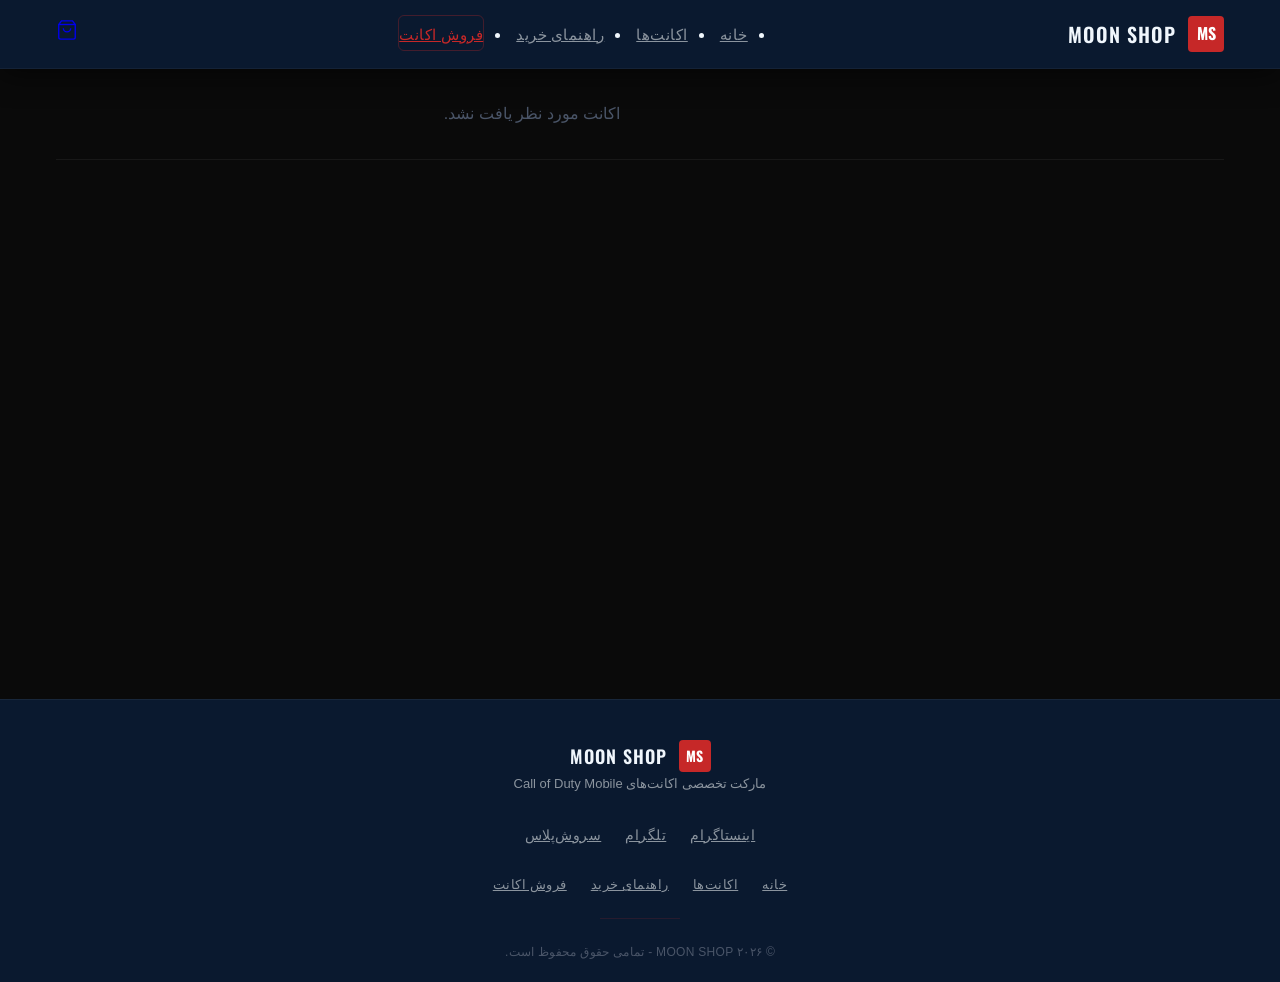
==== account-detail.html @ d30b53e5 "Add files via upload" ====
<!DOCTYPE html>
<html lang="fa" dir="rtl">
<head>
    <meta charset="UTF-8" />
    <meta name="viewport" content="width=device-width, initial-scale=1.0" />
    <title>جزئیات اکانت - MOON SHOP</title>
    <link rel="icon" href="assets/favicon.ico" type="image/x-icon" />
    <link rel="preload" href="assets/fonts/Vazirmatn-Variable.woff2" as="font" type="font/woff2" crossorigin />
    <link rel="stylesheet" href="css/main.css" />
    <link rel="stylesheet" href="css/account-detail.css" />
</head>
<body>

    <!-- HEADER -->
    <header class="site-header" role="banner">
        <div class="container header-inner">
            <div class="brand">
                <div class="monogram" aria-hidden="true">MS</div>
                <span class="brand-name">MOON SHOP</span>
            </div>
            <nav class="nav-desktop" aria-label="منوی اصلی">
                <ul class="nav-list">
                    <li><a href="index.html">خانه</a></li>
                    <li><a href="accounts.html">اکانت‌ها</a></li>
                    <li><a href="guide.html">راهنمای خرید</a></li>
                    <li><a href="sell.html" class="nav-cta">فروش اکانت</a></li>
                </ul>
            </nav>
            <button class="hamburger" id="hamburger" aria-label="باز کردن منو" aria-expanded="false">
                <span class="hamburger-line"></span>
                <span class="hamburger-line"></span>
                <span class="hamburger-line"></span>
            </button>
            <a href="cart.html" class="btn-cart-mobile" aria-label="سبد خرید">
                <svg width="22" height="22" viewBox="0 0 24 24" fill="none" stroke="currentColor" stroke-width="1.5"><path d="M6 2L3 6v14a2 2 0 002 2h14a2 2 0 002-2V6l-3-4z"/><path d="M3 6h18"/><path d="M16 10a4 4 0 01-8 0"/></svg>
                <span class="cart-badge" id="cartBadgeMobile" style="display:none;">0</span>
            </a>
        </div>
        <div class="mobile-drawer" id="mobileDrawer">
            <div class="drawer-inner">
                <button class="drawer-close" id="drawerClose">✕</button>
                <ul class="drawer-nav">
                    <li><a href="index.html">خانه</a></li>
                    <li><a href="accounts.html">اکانت‌ها</a></li>
                    <li><a href="guide.html">راهنمای خرید</a></li>
                    <li><a href="sell.html" class="drawer-cta">فروش اکانت</a></li>
                </ul>
            </div>
        </div>
        <div class="drawer-overlay" id="drawerOverlay"></div>
    </header>

    <!-- MAIN CONTENT -->
    <main class="account-detail-page">
        <div class="container">
            <div class="detail-layout">
                <!-- گالری تصاویر -->
                <div class="detail-gallery" id="detailGallery">
                    <!-- توسط JS پر می‌شود -->
                </div>

                <!-- اطلاعات اکانت -->
                <div class="detail-info" id="detailInfo">
                    <!-- توسط JS پر می‌شود -->
                </div>
            </div>

            <!-- بخش اقدامات -->
            <div class="detail-actions" id="detailActions">
                <!-- توسط JS پر می‌شود -->
            </div>
        </div>
    </main>

    <!-- FOOTER -->
    <footer class="site-footer" role="contentinfo">
        <div class="container footer-inner">
            <div class="footer-brand">
                <div class="brand"><div class="monogram" aria-hidden="true">MS</div><span class="brand-name">MOON SHOP</span></div>
                <p class="footer-tagline">مارکت تخصصی اکانت‌های Call of Duty Mobile</p>
            </div>
            <div class="footer-social">
                <a href="#">اینستاگرام</a>
                <a href="#">تلگرام</a>
                <a href="#">سروش‌پلاس</a>
            </div>
            <nav class="footer-nav">
                <a href="index.html">خانه</a>
                <a href="accounts.html">اکانت‌ها</a>
                <a href="guide.html">راهنمای خرید</a>
                <a href="sell.html">فروش اکانت</a>
            </nav>
            <div class="footer-divider" aria-hidden="true"></div>
            <p class="footer-copy">&copy; ۲۰۲۶ MOON SHOP - تمامی حقوق محفوظ است.</p>
        </div>
    </footer>

    <script src="js/main.js"></script>
    <script src="js/account-detail.js"></script>
</body>
</html>
---- css/main.css ----
/* ============================================================
   MOON SHOP — GAMING DARK THEME (آبی، مشکی، قرمز تیره، سفید)
   ============================================================ */
@import url('https://fonts.googleapis.com/css2?family=Oswald:wght@400;500;600;700&display=swap');

:root {
    /* رنگ‌های اصلی */
    --color-bg: #0a0a0a;              /* مشکی عمیق */
    --color-bg-secondary: #0d1117;    /* مشکی مایل به آبی */
    --color-bg-surface: #161b22;      /* سطح کارت‌ها */
    --color-text-primary: #f0f6fc;    /* سفید مایل به آبی */
    --color-text-secondary: #8b949e;  /* خاکستری-آبی */
    --color-text-muted: #4a5568;      /* خاکستری تیره */

    /* قرمز تیره (اصلی) */
    --color-red: #c62828;
    --color-red-hover: #b71c1c;
    --color-red-subtle: rgba(198, 40, 40, 0.12);

    /* آبی گیمینگ */
    --color-blue: #1a6bb0;
    --color-blue-hover: #155799;
    --color-blue-subtle: rgba(26, 107, 176, 0.12);

    /* سفید و مشکی برای تضاد */
    --color-white: #ffffff;
    --color-black: #0a0a0a;

    --color-border: rgba(255, 255, 255, 0.06);
    --color-header-bg: #0a192f;       /* آبی گیمینگ تیره */

    --font-family: 'Vazirmatn', sans-serif;
    --font-gang: 'Oswald', 'Vazirmatn', sans-serif;
    --container-max: 1200px;
    --container-padding: 16px;
    --transition-fast: 0.2s ease;
    --transition-med: 0.3s ease;
    --transition-slow: 0.5s ease;
}

* { margin:0; padding:0; box-sizing:border-box; }
html { scroll-behavior:smooth; }
body {
    font-family: var(--font-family);
    background: var(--color-bg);
    color: var(--color-text-primary);
    line-height:1.6;
    overflow-x:hidden;
    background-image: radial-gradient(circle at 20% 30%, rgba(26, 107, 176, 0.03) 0%, transparent 60%),
                      radial-gradient(circle at 80% 70%, rgba(198, 40, 40, 0.03) 0%, transparent 60%);
    background-attachment:fixed;
}
.container { max-width:var(--container-max); margin:0 auto; padding:0 var(--container-padding); }
.sr-only { position:absolute; width:1px; height:1px; padding:0; margin:-1px; overflow:hidden; clip:rect(0,0,0,0); border:0; }

@font-face {
    font-family:'Vazirmatn';
    src:url('../assets/fonts/Vazirmatn-Variable.woff2') format('woff2');
    font-display:swap;
}
h1,h2,h3,.brand-name,.hero-slogan,.intro-tagline,.gang-text {
    font-family:var(--font-gang);
    letter-spacing:1px;
}

/* ===== دکمه‌ها (ترکیبی) ===== */
.btn {
    display:inline-block;
    padding:12px 24px;
    font-family:var(--font-family);
    font-size:14px;
    font-weight:600;
    border-radius:6px;
    cursor:pointer;
    transition:all var(--transition-fast);
    text-align:center;
    border:2px solid transparent;
}
.btn-primary {
    background:var(--color-red);
    color:#fff;
    border-color:var(--color-red);
}
.btn-primary:hover {
    background:var(--color-red-hover);
    border-color:var(--color-red-hover);
    transform:translateY(-2px);
    box-shadow:0 4px 20px rgba(198, 40, 40, 0.3);
}
.btn-secondary {
    background:var(--color-blue);
    color:#fff;
    border-color:var(--color-blue);
}
.btn-secondary:hover {
    background:var(--color-blue-hover);
    border-color:var(--color-blue-hover);
    transform:translateY(-2px);
    box-shadow:0 4px 20px rgba(26, 107, 176, 0.3);
}
.btn-outline {
    background:transparent;
    color:var(--color-text-primary);
    border:2px solid var(--color-border);
}
.btn-outline:hover {
    border-color:var(--color-red);
    color:var(--color-red);
    background:var(--color-red-subtle);
}
.btn-dark {
    background:var(--color-black);
    color:var(--color-text-primary);
    border:2px solid var(--color-border);
}
.btn-dark:hover {
    border-color:var(--color-white);
    background:rgba(255,255,255,0.03);
}
.nav-cta {
    background:transparent;
    color:var(--color-red) !important;
    border:1px solid rgba(198, 40, 40, 0.3);
    padding:8px 20px;
    border-radius:6px;
    font-weight:500 !important;
}
.nav-cta:hover {
    background:rgba(198, 40, 40, 0.08);
    border-color:var(--color-red);
}

/* ===== ENTRY HERO ===== */
.entry-hero {
    position:fixed; inset:0; z-index:1000;
    display:flex; flex-direction:column; align-items:center; justify-content:center;
    background:var(--color-bg); padding:24px;
    transition:opacity var(--transition-slow), transform var(--transition-slow);
}
.entry-hero.fade-out { opacity:0; transform:scale(1.025); pointer-events:none; }
.hero-logo-wrapper { margin-bottom:20px; }
.hero-logo {
    width:300px; height:300px;
    border-radius:50%;
    object-fit:cover;
    object-position: right 50px center; /* ★ ۵۰ پیکسل به راست */
    border:3px solid rgba(198, 40, 40, 0.4);
    box-shadow:0 0 60px rgba(198, 40, 40, 0.15), inset 0 0 40px rgba(0,0,0,0.5);
    background:#000; padding:6px;
}
.hero-slogan { font-size:24px; font-weight:600; letter-spacing:2px; color:var(--color-text-primary); font-family:var(--font-gang); }
.hero-slogan .highlight { color:var(--color-red); }
.hero-sub-slogan { font-size:16px; color:var(--color-text-secondary); margin-bottom:22px; }
.hero-actions { display:flex; justify-content:center; }
.entry-hero .btn-primary { min-width:210px; height:52px; font-family:var(--font-gang); font-size:16px; background:var(--color-red); border-color:var(--color-red); }
.entry-hero .btn-primary:hover { background:var(--color-red-hover); border-color:var(--color-red-hover); }

/* ===== HEADER ===== */
.site-header {
    position:sticky; top:0; z-index:100; padding:16px 0;
    background:var(--color-header-bg);
    backdrop-filter:blur(12px);
    -webkit-backdrop-filter:blur(12px);
    border-bottom:1px solid rgba(255,255,255,0.04);
    box-shadow:0 4px 30px rgba(0,0,0,0.6);
}
.header-inner { display:flex; align-items:center; justify-content:space-between; gap:32px; flex-wrap:wrap; }
.brand { display:flex; align-items:center; gap:12px; }
.monogram {
    width:36px; height:36px;
    background:var(--color-red); color:#fff;
    font-weight:800; font-size:16px;
    border-radius:4px; display:flex; align-items:center; justify-content:center;
    font-family:var(--font-gang);
}
.brand-name { font-size:20px; font-weight:600; color:var(--color-text-primary); font-family:var(--font-gang); letter-spacing:1px; }
.nav-desktop { display:none; }
.nav-list { display:flex; align-items:center; gap:32px; }
.nav-list a {
    position:relative; padding:6px 0;
    font-size:15px; font-weight:400; color:var(--color-text-secondary);
    font-family:var(--font-gang); letter-spacing:0.5px;
    transition:color var(--transition-med);
}
.nav-list a:hover { color:var(--color-text-primary); }
.nav-list a.active { color:var(--color-text-primary); font-weight:500; }
.nav-list a.active::after {
    content:''; position:absolute; bottom:-3px; left:15%; right:15%;
    height:2px; background:var(--color-red); border-radius:10px; opacity:0.6;
}
.hamburger { display:flex; flex-direction:column; gap:5px; width:30px; height:30px; padding:4px; justify-content:center; align-items:center; background:transparent; border:none; cursor:pointer; }
.hamburger-line { display:block; width:23px; height:1.5px; background:var(--color-text-primary); border-radius:10px; transition:all var(--transition-med); }
.hamburger[aria-expanded="true"] .hamburger-line:nth-child(1) { transform:rotate(45deg) translate(4px,4px); }
.hamburger[aria-expanded="true"] .hamburger-line:nth-child(2) { opacity:0; }
.hamburger[aria-expanded="true"] .hamburger-line:nth-child(3) { transform:rotate(-45deg) translate(4px,-4px); }

.mobile-drawer {
    position:fixed; top:0; right:-320px; width:300px; max-width:80vw; height:100vh;
    background:var(--color-header-bg); border-left:1px solid var(--color-border);
    padding:24px 20px; transition:right var(--transition-med);
    z-index:200; overflow-y:auto;
}
.mobile-drawer.open { right:0; }
.drawer-inner { display:flex; flex-direction:column; gap:24px; height:100%; }
.drawer-close { background:none; border:none; color:var(--color-text-primary); font-size:24px; cursor:pointer; align-self:flex-end; padding:4px 8px; }
.drawer-nav { display:flex; flex-direction:column; gap:16px; }
.drawer-nav a {
    font-size:17px; font-weight:400; color:var(--color-text-secondary);
    padding:16px 4px; border-bottom:1px solid rgba(255,255,255,0.03);
    font-family:var(--font-gang); letter-spacing:0.5px;
    transition:all var(--transition-fast);
}
.drawer-nav a:hover { color:var(--color-text-primary); padding-right:6px; }
.drawer-overlay {
    position:fixed; inset:0;
    background:rgba(0,0,0,0.72); backdrop-filter:blur(2px);
    z-index:150; opacity:0; visibility:hidden;
    transition:all var(--transition-med);
}
.drawer-overlay.visible { opacity:1; visibility:visible; }

@media (min-width:1024px) {
    .nav-desktop { display:flex; }
    .hamburger { display:none; }
    .mobile-drawer, .drawer-overlay { display:none !important; }
}

/* ===== HOME BANNER ===== */
.home-banner {
    position:relative; width:100%; padding-bottom:42%; height:0; overflow:hidden; background:var(--color-bg); margin-top:10px;
}
.home-banner-image { position:absolute; inset:0; z-index:0; overflow:hidden; }
.home-banner-image img { width:100%; height:100%; object-fit:cover; object-position:right 50px center; display:block; }
.home-banner-overlay { position:absolute; inset:0; z-index:1; background:linear-gradient(to bottom, rgba(0,0,0,0.1) 0%, rgba(0,0,0,0.7) 100%); }
.home-banner-content { display:none; }

/* ===== INTRO SHORT ===== */
.intro-short { padding:40px 0 24px; background:var(--color-bg); }
.intro-short-content { text-align:center; max-width:720px; margin:0 auto; }
.intro-short-content h2 { font-size:34px; font-weight:600; color:var(--color-text-primary); font-family:var(--font-gang); letter-spacing:1px; }
.intro-tagline { font-size:16px; color:var(--color-text-secondary); letter-spacing:2px; margin-bottom:8px; font-family:var(--font-gang); }
.intro-short-content p:last-of-type { font-size:16px; color:var(--color-text-secondary); max-width:500px; margin:0 auto; }

/* ===== CATEGORIES ===== */
.categories { padding:8px 0 14px; background:var(--color-bg); }
.category-tabs { display:flex; gap:6px; overflow-x:auto; padding:4px 0 8px; scrollbar-width:thin; }
.category-tab {
    flex:0 0 auto; padding:8px 18px; font-size:14px; font-weight:500;
    color:var(--color-text-secondary); background:transparent; border:1px solid transparent;
    border-radius:20px; cursor:pointer; transition:all var(--transition-fast);
    white-space:nowrap; font-family:var(--font-gang); letter-spacing:0.5px;
}
.category-tab:hover { color:var(--color-text-primary); background:var(--color-red-subtle); }
.category-tab.active { color:var(--color-text-primary); background:var(--color-red-subtle); border-color:rgba(198,40,40,0.2); }

/* ===== ACCOUNTS ===== */
.accounts { padding:8px 0 48px; background:var(--color-bg); }
.section-header { display:flex; align-items:center; justify-content:space-between; gap:16px; margin-bottom:24px; flex-wrap:wrap; }
.section-header h2 { font-size:22px; font-weight:700; color:var(--color-text-primary); margin:0; }
.section-header .accounts-count { font-size:14px; color:var(--color-text-muted); }
.section-header .accounts-count .count-number { color:var(--color-red); font-weight:500; }
.section-divider { width:100%; height:1px; background:linear-gradient(90deg, transparent 10%, var(--color-border) 40%, var(--color-border) 60%, transparent 90%); margin-top:-8px; margin-bottom:20px; opacity:0.5; }

.accounts-grid { display:grid; grid-template-columns:1fr; gap:24px; margin-bottom:32px; }
@media (min-width:640px) { .accounts-grid { grid-template-columns:repeat(2,1fr); } }
@media (min-width:1024px) { .accounts-grid { grid-template-columns:repeat(3,1fr); } }

.account-card {
    background:var(--color-bg-secondary); border:1px solid var(--color-border); border-radius:14px;
    overflow:hidden; transition:transform var(--transition-fast), box-shadow var(--transition-fast);
    display:flex; flex-direction:column; cursor:pointer;
}
.account-card:hover { transform:translateY(-6px); border-color:rgba(198,40,40,0.25); box-shadow:0 16px 48px rgba(0,0,0,0.6); }
.account-card-image { position:relative; height:180px; background:var(--color-bg-surface); overflow:hidden; }
.account-card-image img { width:100%; height:100%; object-fit:cover; transition:transform 0.5s ease; }
.account-card:hover .account-card-image img { transform:scale(1.03); }
.account-card-body { padding:16px 18px 18px; display:flex; flex-direction:column; gap:4px; flex:1; }
.account-card-id { font-size:12px; color:var(--color-text-muted); letter-spacing:0.5px; }
.account-card-title { font-size:16px; font-weight:600; color:var(--color-text-primary); margin-bottom:2px; }
.account-card-description { font-size:13px; color:var(--color-text-secondary); }
.account-card-price { font-size:18px; font-weight:700; color:var(--color-red); margin:4px 0 8px; }
.account-card .btn { width:100%; text-align:center; padding:10px; font-size:13px; margin-top:auto; border-radius:8px; }
.accounts-more { text-align:center; }

/* ===== INTRO FULL ===== */
.intro { padding:48px 0; background:var(--color-bg-secondary); border-top:1px solid var(--color-border); border-bottom:1px solid var(--color-border); }
.intro-content h2 { font-size:28px; font-weight:600; text-align:center; color:var(--color-text-primary); font-family:var(--font-gang); letter-spacing:1px; margin-bottom:16px; }
.intro-content p { color:var(--color-text-secondary); margin-bottom:16px; text-align:justify; max-width:800px; margin-left:auto; margin-right:auto; }
.intro-features { display:grid; grid-template-columns:1fr; gap:24px; margin:32px 0; }
@media (min-width:640px) { .intro-features { grid-template-columns:1fr 1fr; } }
.intro-feature { display:flex; gap:16px; background:var(--color-bg); padding:16px 20px; border-radius:8px; border:1px solid var(--color-border); }
.intro-icon { font-size:22px; flex-shrink:0; color:var(--color-red); opacity:0.7; }
.intro-feature h3 { font-size:16px; font-weight:600; color:var(--color-text-primary); font-family:var(--font-gang); letter-spacing:0.5px; margin-bottom:4px; }
.intro-feature p { font-size:14px; color:var(--color-text-secondary); margin:0; text-align:justify; }
.intro-notice { background:var(--color-red-subtle); border-right:3px solid var(--color-red); padding:16px 20px; border-radius:4px; margin:24px 0; }
.intro-notice p { font-size:14px; color:var(--color-text-secondary); margin:0; }
.intro-closing { font-weight:700; color:var(--color-text-primary); text-align:center; font-size:18px; margin-top:16px; font-family:var(--font-gang); letter-spacing:1px; }

/* ===== TRUST MODERN ===== */
.trust-modern { padding:48px 0; background:var(--color-bg-secondary); border-top:1px solid var(--color-border); border-bottom:1px solid var(--color-border); }
.trust-steps-modern { display:grid; grid-template-columns:1fr 1fr; gap:32px 24px; max-width:900px; margin:0 auto; }
@media (min-width:640px) { .trust-steps-modern { grid-template-columns:repeat(4,1fr); } }
.trust-step-modern { text-align:center; padding:16px 8px; background:var(--color-bg-surface); border-radius:8px; border:1px solid var(--color-border); transition:border-color var(--transition-fast); }
.trust-step-modern:hover { border-color:var(--color-red); }
.step-number-modern { display:inline-block; width:40px; height:40px; line-height:40px; border-radius:50%; background:var(--color-bg); color:var(--color-text-primary); font-weight:700; font-size:16px; margin-bottom:10px; font-family:var(--font-gang); border:1px solid var(--color-border); }
.trust-step-modern h3 { font-size:16px; font-weight:600; margin-bottom:6px; color:var(--color-text-primary); font-family:var(--font-gang); }
.trust-step-modern p { font-size:13px; color:var(--color-text-secondary); }

/* ===== SUPPORT ===== */
.support-section { padding:48px 0 32px; background:var(--color-bg-secondary); border-top:1px solid var(--color-border); }
.support-content { text-align:center; max-width:700px; margin:0 auto; }
.support-content h2 { font-size:28px; font-weight:600; color:var(--color-text-primary); margin-bottom:24px; font-family:var(--font-gang); letter-spacing:2px; }
.support-info { background:var(--color-bg-surface); border:1px solid var(--color-border); border-radius:12px; padding:28px 24px; }
.support-item { display:flex; align-items:center; justify-content:center; gap:12px; flex-wrap:wrap; margin-bottom:12px; }
.support-label { font-size:15px; color:var(--color-text-secondary); font-weight:500; }
.support-value { font-size:18px; font-weight:600; color:var(--color-red); font-family:monospace; letter-spacing:0.5px; background:rgba(198,40,40,0.08); padding:4px 16px; border-radius:6px; border:1px solid rgba(198,40,40,0.15); }
.btn-copy-support { background:transparent; border:1px solid var(--color-border); border-radius:6px; padding:6px 14px; font-size:13px; color:var(--color-text-secondary); cursor:pointer; transition:all var(--transition-fast); }
.btn-copy-support:hover { background:rgba(255,255,255,0.03); border-color:var(--color-red); color:var(--color-red); }
.support-text { font-size:14px; color:var(--color-text-secondary); line-height:1.7; margin:8px 0 0; max-width:500px; margin-left:auto; margin-right:auto; }

/* ===== FOOTER ===== */
.site-footer { padding:40px 0 20px; background:var(--color-header-bg); border-top:1px solid var(--color-border); }
.footer-inner { display:flex; flex-direction:column; align-items:center; gap:20px; text-align:center; }
.footer-brand .brand { justify-content:center; }
.footer-brand .monogram { width:32px; height:32px; background:var(--color-red); color:#fff; font-weight:800; font-size:14px; border-radius:4px; display:flex; align-items:center; justify-content:center; }
.footer-brand .brand-name { font-size:18px; font-weight:600; color:var(--color-text-primary); font-family:var(--font-gang); letter-spacing:1px; }
.footer-tagline { font-size:13px; color:var(--color-text-secondary); margin-top:2px; }
.footer-social { display:flex; gap:24px; margin:8px 0; }
.footer-social a { font-size:14px; color:var(--color-text-secondary); transition:color var(--transition-fast); font-family:var(--font-gang); letter-spacing:0.5px; }
.footer-social a:hover { color:var(--color-text-primary); }
.footer-nav { display:flex; flex-wrap:wrap; gap:14px 24px; justify-content:center; }
.footer-nav a { font-size:13px; color:var(--color-text-secondary); transition:color var(--transition-fast); font-family:var(--font-gang); letter-spacing:0.5px; }
.footer-nav a:hover { color:var(--color-text-primary); }
.footer-divider { width:80px; height:1px; background:var(--color-red); opacity:0.15; margin:4px 0; }
.footer-copy { font-size:12px; color:var(--color-text-muted); letter-spacing:0.3px; }

/* ===== MODAL & LIGHTBOX ===== */
.modal-overlay {
    position:fixed; inset:0; z-index:1000;
    background:rgba(0,0,0,0.85); backdrop-filter:blur(10px);
    display:flex; align-items:center; justify-content:center;
    opacity:0; visibility:hidden;
    transition:opacity 0.35s ease, visibility 0.35s ease;
    padding:20px;
}
.modal-overlay.active { opacity:1; visibility:visible; }
.modal-container {
    position:relative; background:var(--color-bg-secondary); border:1px solid rgba(198,40,40,0.15); border-radius:16px;
    max-width:720px; width:100%; max-height:90vh; overflow-y:auto;
    padding:32px 28px 28px; box-shadow:0 30px 80px rgba(0,0,0,0.7);
    transform:scale(0.95) translateY(20px); transition:transform 0.35s ease, opacity 0.35s ease;
    opacity:0;
}
.modal-overlay.active .modal-container { transform:scale(1) translateY(0); opacity:1; }
.modal-close {
    position:absolute; top:12px; left:16px;
    background:none; border:none; color:var(--color-text-secondary); font-size:28px;
    cursor:pointer; padding:8px 12px; min-width:44px; min-height:44px; border-radius:6px;
    transition:all var(--transition-fast); z-index:10;
}
.modal-close:hover { color:var(--color-text-primary); background:rgba(255,255,255,0.04); }
.modal-gallery.single-image { display:block; max-width:80%; margin:0 auto 24px; }
.modal-gallery.single-image .gallery-item { border-radius:12px; overflow:hidden; border:1px solid var(--color-border); }
.modal-gallery.single-image .gallery-item img { width:100%; height:auto; aspect-ratio:1/1; object-fit:cover; display:block; }
.modal-account-title { font-size:22px; font-weight:600; color:var(--color-text-primary); text-align:center; margin-bottom:20px; font-family:var(--font-gang); }
.modal-details { display:flex; flex-direction:column; gap:14px; padding-top:16px; border-top:1px solid var(--color-border); }
.modal-detail-item { display:flex; justify-content:space-between; align-items:center; font-size:15px; }
.modal-detail-label { color:var(--color-text-muted); font-weight:400; }
.modal-detail-value { color:var(--color-text-primary); font-weight:500; }
.modal-detail-value.price { color:var(--color-red); font-weight:600; font-size:17px; }
.modal-actions { display:flex; gap:12px; margin-top:20px; padding-top:16px; border-top:1px solid var(--color-border); }
.modal-actions .btn { flex:1; min-width:140px; padding:12px 20px; font-size:14px; text-align:center; border-radius:8px; }
.modal-actions .btn-primary { background:var(--color-red); color:#fff; border:none; }
.modal-actions .btn-primary:hover { background:var(--color-red-hover); transform:translateY(-2px); box-shadow:0 4px 20px rgba(198,40,40,0.25); }
.modal-actions .btn-secondary { background:var(--color-blue); color:#fff; border:none; }
.modal-actions .btn-secondary:hover { background:var(--color-blue-hover); transform:translateY(-2px); box-shadow:0 4px 20px rgba(26,107,176,0.25); }

.lightbox-overlay {
    position:fixed; inset:0; z-index:1100;
    background:rgba(0,0,0,0.94); backdrop-filter:blur(14px);
    display:flex; align-items:center; justify-content:center;
    opacity:0; visibility:hidden; transition:opacity 0.3s ease, visibility 0.3s ease;
    padding:30px;
}
.lightbox-overlay.active { opacity:1; visibility:visible; }
.lightbox-close {
    position:absolute; top:20px; left:30px;
    background:none; border:none; color:var(--color-text-secondary); font-size:36px;
    cursor:pointer; padding:8px 16px; min-width:44px; min-height:44px; border-radius:6px;
    transition:all var(--transition-fast); z-index:10;
}
.lightbox-close:hover { color:var(--color-text-primary); background:rgba(255,255,255,0.04); }
.lightbox-image { max-width:100%; max-height:85vh; border-radius:8px; box-shadow:0 20px 60px rgba(0,0,0,0.7); transform:scale(0.9); transition:transform 0.3s ease; }
.lightbox-overlay.active .lightbox-image { transform:scale(1); }

/* ===== RESPONSIVE ===== */
@media (max-width:640px) {
    .hero-logo { width:200px; height:200px; }
    .hero-slogan { font-size:18px; }
    .intro-short { padding:24px 0 16px; }
    .intro-short-content h2 { font-size:24px; }
    .trust-steps-modern { grid-template-columns:1fr 1fr; gap:16px; }
    .support-item { flex-direction:column; gap:8px; }
    .modal-container { padding:24px 16px; }
    .modal-actions { flex-direction:column; }
    .modal-actions .btn { min-width:auto; }
}
---- css/account-detail.css ----
/* ============================================================
   ACCOUNT DETAIL PAGE
   ============================================================ */
.account-detail-page {
    padding: 32px 0 48px;
    background: var(--color-bg);
    min-height: 70vh;
}

.detail-layout {
    display: grid;
    grid-template-columns: 1fr;
    gap: 32px;
}

@media (min-width: 768px) {
    .detail-layout {
        grid-template-columns: 1fr 1fr;
        gap: 40px;
    }
}

.detail-gallery {
    display: grid;
    grid-template-columns: 1fr 1fr;
    gap: 8px;
}

.detail-gallery .gallery-main {
    grid-column: 1 / -1;
    border-radius: 12px;
    overflow: hidden;
    background: var(--color-bg-surface);
    border: 1px solid var(--color-border);
}

.detail-gallery .gallery-main img {
    width: 100%;
    height: auto;
    aspect-ratio: 1 / 1;
    object-fit: cover;
    display: block;
}

.detail-gallery .gallery-thumb {
    border-radius: 8px;
    overflow: hidden;
    background: var(--color-bg-surface);
    border: 1px solid var(--color-border);
    cursor: pointer;
    transition: border-color var(--transition-fast);
}

.detail-gallery .gallery-thumb:hover {
    border-color: var(--color-accent);
}

.detail-gallery .gallery-thumb img {
    width: 100%;
    height: auto;
    aspect-ratio: 1 / 1;
    object-fit: cover;
    display: block;
}

.detail-info {
    display: flex;
    flex-direction: column;
    gap: 6px;
}

.detail-info .account-id {
    font-size: 13px;
    color: var(--color-text-muted);
    letter-spacing: 0.8px;
}

.detail-info .account-title {
    font-size: 26px;
    font-weight: 700;
    color: var(--color-text-primary);
    margin-bottom: 4px;
}

.detail-info .account-status {
    display: inline-block;
    font-size: 12px;
    font-weight: 500;
    padding: 3px 14px;
    border-radius: 20px;
    background: var(--color-status-available);
    color: #FFFFFF;
    width: fit-content;
    margin-bottom: 12px;
}

.detail-info .account-status.sold {
    background: var(--color-status-sold);
}

.detail-info .stats-grid {
    display: grid;
    grid-template-columns: repeat(auto-fit, minmax(100px, 1fr));
    gap: 12px 20px;
    padding-top: 16px;
    border-top: 1px solid var(--color-border);
    margin: 6px 0 12px;
}

.detail-info .stats-grid .stat-item {
    display: flex;
    flex-direction: column;
    gap: 2px;
}

.detail-info .stats-grid .stat-label {
    font-size: 10px;
    font-weight: 500;
    color: var(--color-text-muted);
    text-transform: uppercase;
    letter-spacing: 0.6px;
}

.detail-info .stats-grid .stat-value {
    font-size: 20px;
    font-weight: 600;
    color: var(--color-text-primary);
    line-height: 1.2;
}

.detail-info .stats-grid .stat-value.text {
    font-size: 14px;
    font-weight: 400;
    color: var(--color-text-secondary);
}

.detail-info .stats-grid .stat-value.cp-negative {
    color: var(--color-accent);
}

.detail-info .account-features {
    display: flex;
    flex-wrap: wrap;
    gap: 8px 16px;
    padding-top: 14px;
    border-top: 1px solid var(--color-border);
}

.detail-info .account-features .feature-item {
    font-size: 14px;
    font-weight: 400;
    color: var(--color-text-secondary);
    letter-spacing: 0.2px;
}

.detail-info .account-features .feature-item:first-child {
    color: var(--color-text-primary);
    font-weight: 500;
}

.detail-info .account-price {
    font-size: 28px;
    font-weight: 700;
    color: var(--color-accent);
    margin: 8px 0 4px;
}

.detail-actions {
    display: flex;
    flex-wrap: wrap;
    gap: 16px;
    margin-top: 32px;
    padding-top: 24px;
    border-top: 1px solid var(--color-border);
}

.detail-actions .btn {
    flex: 1;
    min-width: 180px;
    padding: 14px 32px;
    font-size: 16px;
}

.detail-actions .btn-primary {
    background: var(--color-accent);
    color: #FFFFFF;
}

.detail-actions .btn-primary:hover {
    background: var(--color-accent-hover);
    transform: translateY(-2px);
    box-shadow: 0 4px 20px rgba(139, 92, 246, 0.3);
}

.detail-actions .btn-outline {
    border-color: var(--color-border);
    color: var(--color-text-primary);
}

.detail-actions .btn-outline:hover {
    border-color: var(--color-accent);
    color: var(--color-accent);
}

.detail-actions .btn-success {
    background: #2D8F5A;
    color: #FFFFFF;
}

.detail-actions .btn-success:hover {
    background: #3AA76D;
    transform: translateY(-2px);
}

.detail-actions .btn-success.in-cart {
    background: var(--color-bg-surface);
    color: var(--color-text-secondary);
    border: 1px solid var(--color-border);
    cursor: default;
}

.detail-actions .btn-success.in-cart:hover {
    transform: none;
    box-shadow: none;
}

@media (max-width: 640px) {
    .account-detail-page { padding: 16px 0 32px; }
    .detail-info .account-title { font-size: 22px; }
    .detail-info .account-price { font-size: 24px; }
    .detail-actions .btn { min-width: 140px; padding: 12px 20px; font-size: 14px; }
    .detail-gallery { gap: 6px; }
}
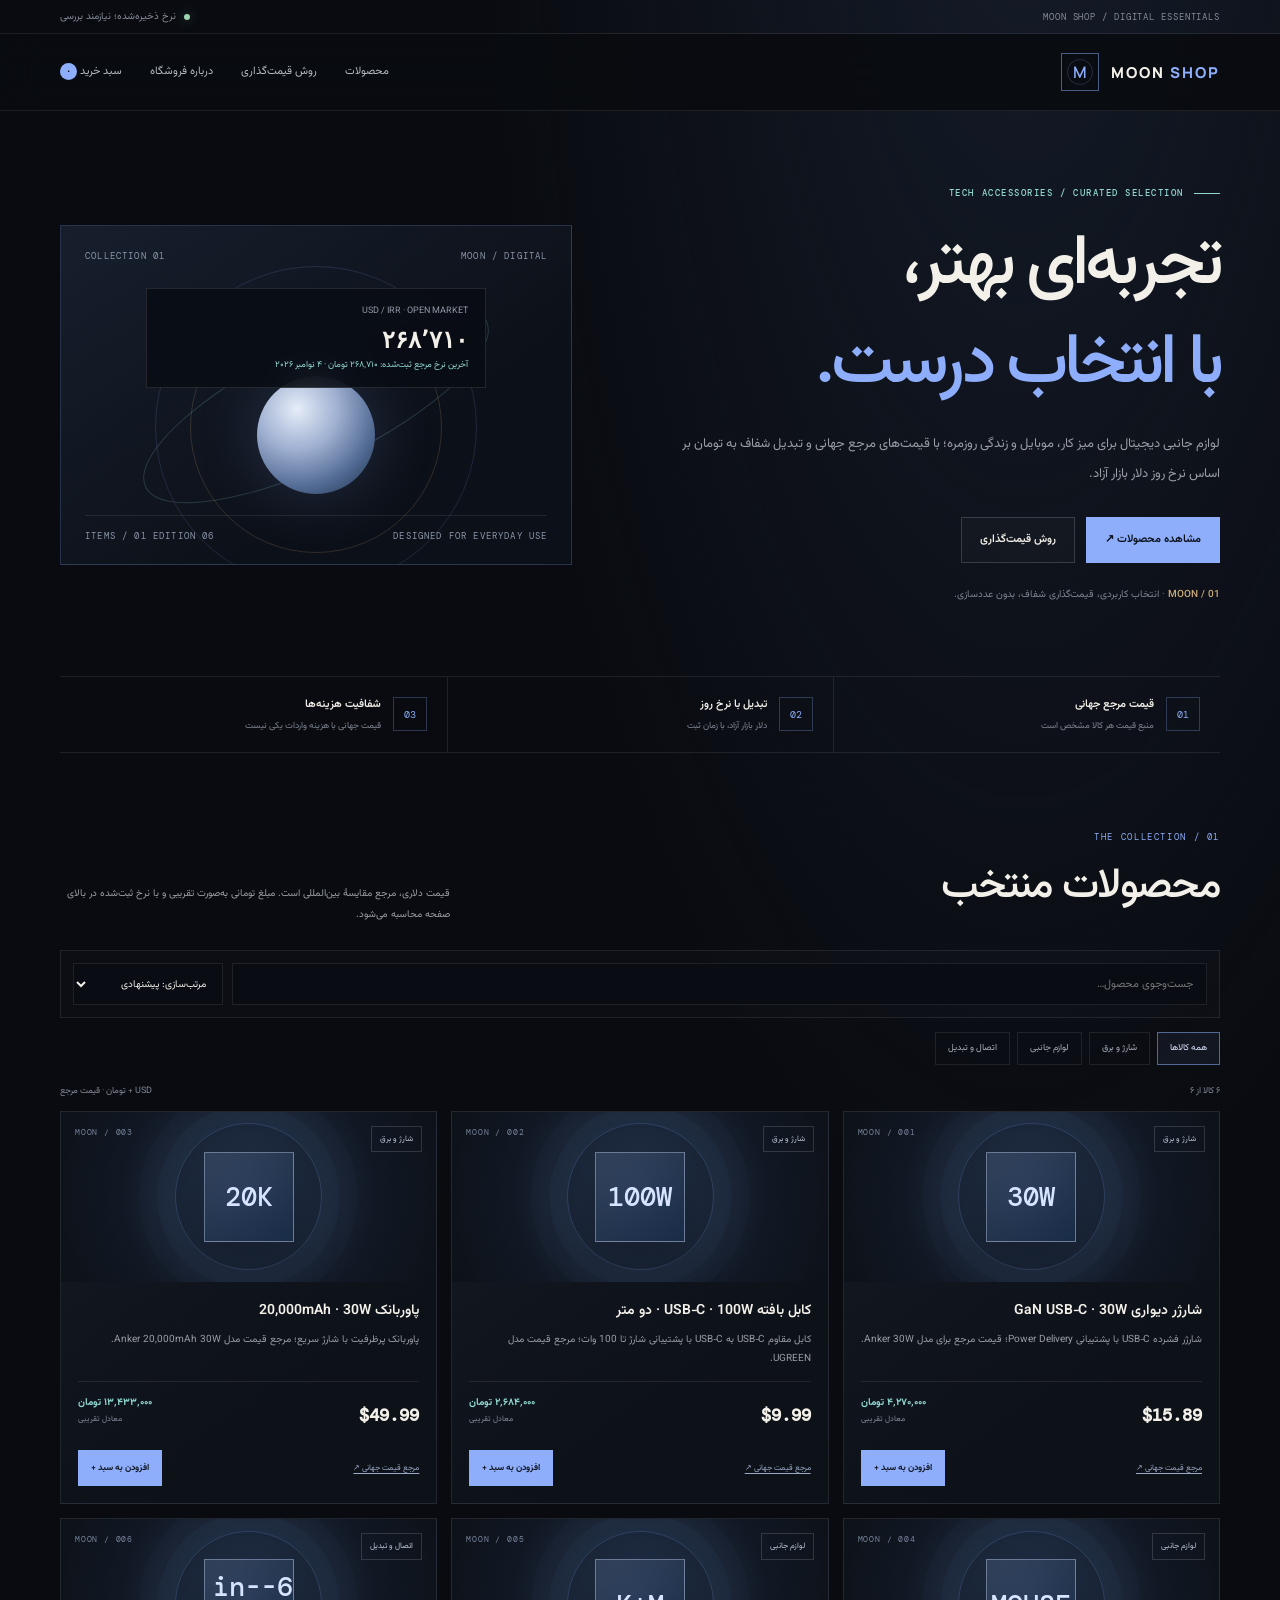
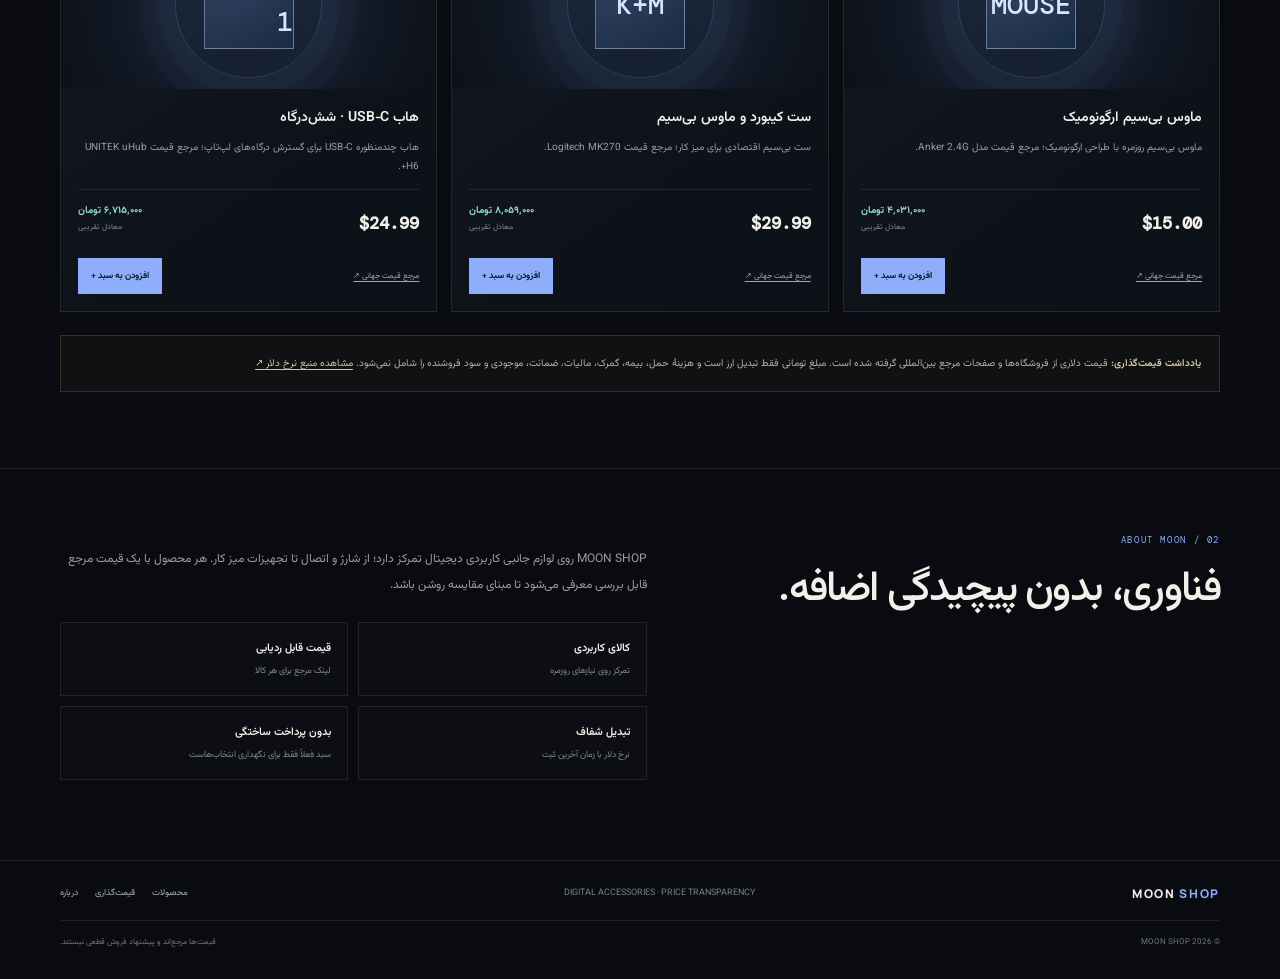
==== commit a346d501: "Redirect legacy marketplace page to digital store" ====
--- a/account-detail.html
+++ b/account-detail.html
@@ -1,101 +1 @@
-<!DOCTYPE html>
-<html lang="fa" dir="rtl">
-<head>
-    <meta charset="UTF-8" />
-    <meta name="viewport" content="width=device-width, initial-scale=1.0" />
-    <title>جزئیات اکانت - MOON SHOP</title>
-    <link rel="icon" href="assets/favicon.ico" type="image/x-icon" />
-    <link rel="preload" href="assets/fonts/Vazirmatn-Variable.woff2" as="font" type="font/woff2" crossorigin />
-    <link rel="stylesheet" href="css/main.css" />
-    <link rel="stylesheet" href="css/account-detail.css" />
-</head>
-<body>
-
-    <!-- HEADER -->
-    <header class="site-header" role="banner">
-        <div class="container header-inner">
-            <div class="brand">
-                <div class="monogram" aria-hidden="true">MS</div>
-                <span class="brand-name">MOON SHOP</span>
-            </div>
-            <nav class="nav-desktop" aria-label="منوی اصلی">
-                <ul class="nav-list">
-                    <li><a href="index.html">خانه</a></li>
-                    <li><a href="accounts.html">اکانت‌ها</a></li>
-                    <li><a href="guide.html">راهنمای خرید</a></li>
-                    <li><a href="sell.html" class="nav-cta">فروش اکانت</a></li>
-                </ul>
-            </nav>
-            <button class="hamburger" id="hamburger" aria-label="باز کردن منو" aria-expanded="false">
-                <span class="hamburger-line"></span>
-                <span class="hamburger-line"></span>
-                <span class="hamburger-line"></span>
-            </button>
-            <a href="cart.html" class="btn-cart-mobile" aria-label="سبد خرید">
-                <svg width="22" height="22" viewBox="0 0 24 24" fill="none" stroke="currentColor" stroke-width="1.5"><path d="M6 2L3 6v14a2 2 0 002 2h14a2 2 0 002-2V6l-3-4z"/><path d="M3 6h18"/><path d="M16 10a4 4 0 01-8 0"/></svg>
-                <span class="cart-badge" id="cartBadgeMobile" style="display:none;">0</span>
-            </a>
-        </div>
-        <div class="mobile-drawer" id="mobileDrawer">
-            <div class="drawer-inner">
-                <button class="drawer-close" id="drawerClose">✕</button>
-                <ul class="drawer-nav">
-                    <li><a href="index.html">خانه</a></li>
-                    <li><a href="accounts.html">اکانت‌ها</a></li>
-                    <li><a href="guide.html">راهنمای خرید</a></li>
-                    <li><a href="sell.html" class="drawer-cta">فروش اکانت</a></li>
-                </ul>
-            </div>
-        </div>
-        <div class="drawer-overlay" id="drawerOverlay"></div>
-    </header>
-
-    <!-- MAIN CONTENT -->
-    <main class="account-detail-page">
-        <div class="container">
-            <div class="detail-layout">
-                <!-- گالری تصاویر -->
-                <div class="detail-gallery" id="detailGallery">
-                    <!-- توسط JS پر می‌شود -->
-                </div>
-
-                <!-- اطلاعات اکانت -->
-                <div class="detail-info" id="detailInfo">
-                    <!-- توسط JS پر می‌شود -->
-                </div>
-            </div>
-
-            <!-- بخش اقدامات -->
-            <div class="detail-actions" id="detailActions">
-                <!-- توسط JS پر می‌شود -->
-            </div>
-        </div>
-    </main>
-
-    <!-- FOOTER -->
-    <footer class="site-footer" role="contentinfo">
-        <div class="container footer-inner">
-            <div class="footer-brand">
-                <div class="brand"><div class="monogram" aria-hidden="true">MS</div><span class="brand-name">MOON SHOP</span></div>
-                <p class="footer-tagline">مارکت تخصصی اکانت‌های Call of Duty Mobile</p>
-            </div>
-            <div class="footer-social">
-                <a href="#">اینستاگرام</a>
-                <a href="#">تلگرام</a>
-                <a href="#">سروش‌پلاس</a>
-            </div>
-            <nav class="footer-nav">
-                <a href="index.html">خانه</a>
-                <a href="accounts.html">اکانت‌ها</a>
-                <a href="guide.html">راهنمای خرید</a>
-                <a href="sell.html">فروش اکانت</a>
-            </nav>
-            <div class="footer-divider" aria-hidden="true"></div>
-            <p class="footer-copy">&copy; ۲۰۲۶ MOON SHOP - تمامی حقوق محفوظ است.</p>
-        </div>
-    </footer>
-
-    <script src="js/main.js"></script>
-    <script src="js/account-detail.js"></script>
-</body>
-</html>+<!doctype html><html lang="fa" dir="rtl"><head><meta charset="utf-8"><meta name="viewport" content="width=device-width,initial-scale=1"><meta http-equiv="refresh" content="0;url=index.html#products"><title>MOON SHOP</title></head><body style="font-family:Vazirmatn,sans-serif;background:#090b10;color:#f2f0e9;display:grid;place-items:center;min-height:100vh;text-align:center"><main><h1>MOON SHOP تغییر کرده است</h1><p>فروشگاه اکنون روی لوازم جانبی دیجیتال تمرکز دارد.</p><a href="index.html#products" style="color:#8eaefb">رفتن به فروشگاه جدید ↗</a></main><script>location.replace('index.html#products')</script></body></html>
